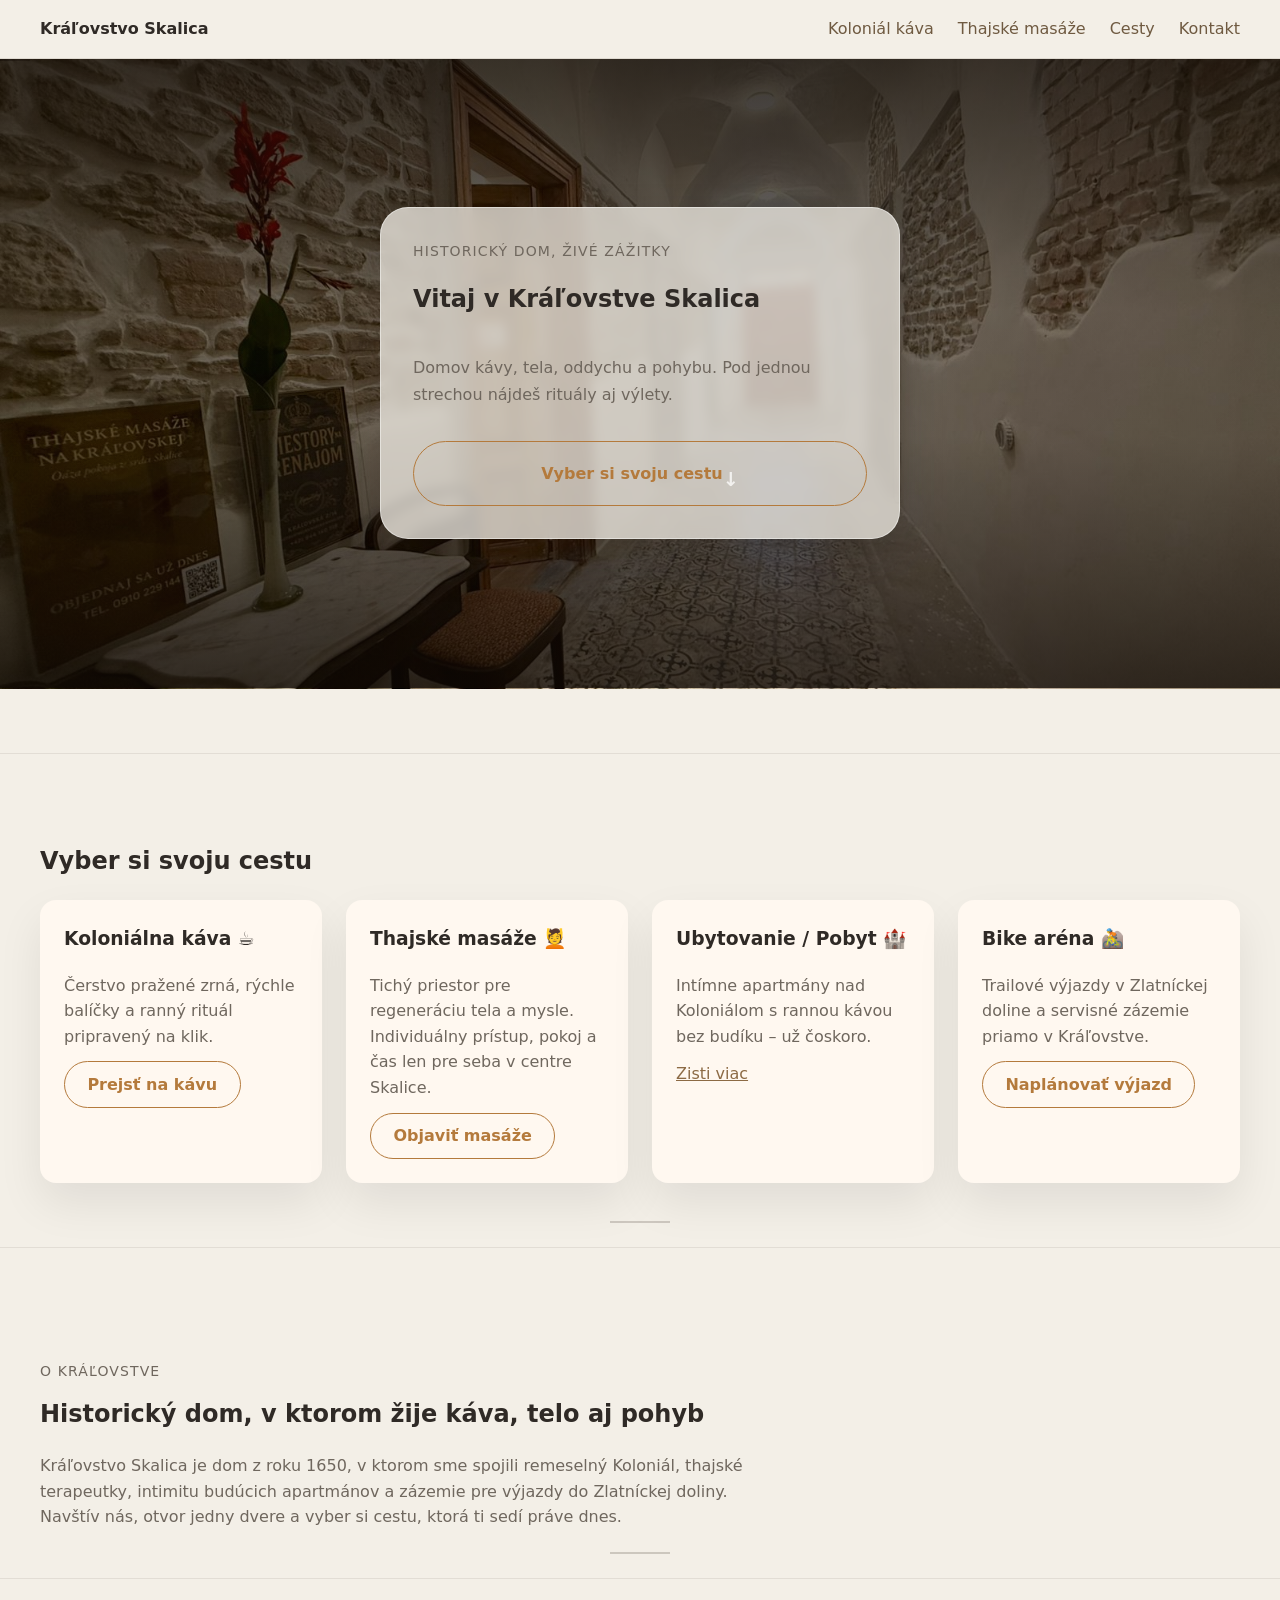
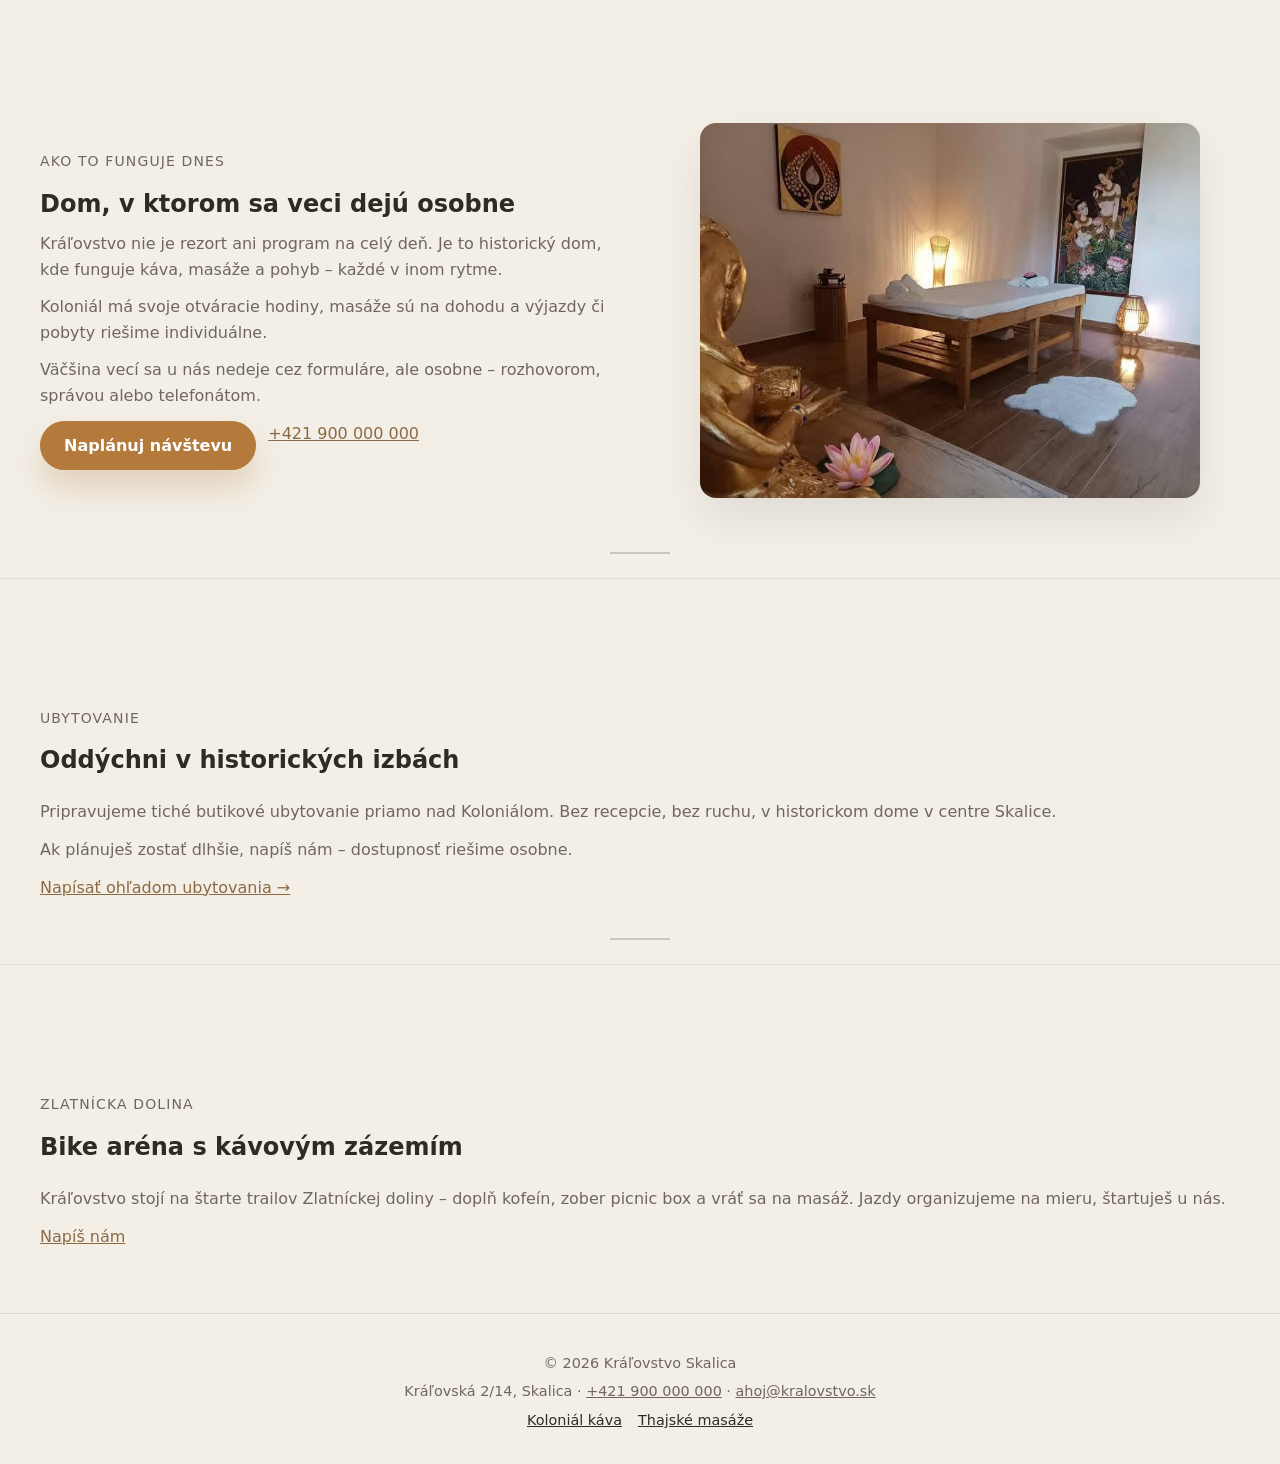
==== index.html @ 9b59c025 "Initial full snapshot – complete website" ====
<!DOCTYPE html>
<html lang="sk">
<head>
  <meta charset="UTF-8" />
  <meta name="viewport" content="width=device-width, initial-scale=1.0" />
  <title>Kráľovstvo Skalica – Koloniál, masáže, zážitky</title>
  <meta name="description" content="Historický dom v Skalici, kde nájdete koloniál s kávou, thajské masáže aj zázemie pre Zlatnícku dolinu." />
  <meta property="og:title" content="Kráľovstvo Skalica" />
  <meta property="og:description" content="Jedny dvere, viac ciest – káva, masáže aj výjazdy zo Skalice." />
  <meta property="og:type" content="website" />
  <meta property="og:url" content="https://kralovstvo.sk/" />
  <meta property="og:site_name" content="Kráľovstvo Skalica" />
  <meta property="og:locale" content="sk_SK" />
  <meta property="og:image" content="https://kralovstvo.sk/assets/img/og-home.jpg" />
  <meta property="og:image:width" content="1200" />
  <meta property="og:image:height" content="630" />
  <meta name="twitter:card" content="summary_large_image" />
  <link rel="canonical" href="https://kralovstvo.sk/" />
  <link rel="icon" href="assets/img/favicon.ico" sizes="any" />
  <link rel="icon" type="image/png" sizes="32x32" href="assets/img/favicon-32.png" />
  <link rel="icon" type="image/png" sizes="192x192" href="assets/img/favicon-192.png" />
  <link rel="icon" type="image/png" sizes="512x512" href="assets/img/favicon-512.png" />
  <link rel="apple-touch-icon" href="assets/img/apple-touch-icon.png" />
  <link rel="manifest" href="assets/img/site.webmanifest" />
  <meta name="theme-color" content="#fdfaf4" />
  <meta name="msapplication-TileColor" content="#1f1307" />
  <link rel="stylesheet" href="assets/css/shared.css" />
</head>
<body>
  <header class="site-header">
    <div class="container header-inner">
      <a class="logo" href="index.html">Kráľovstvo Skalica</a>
      <nav class="primary-nav" aria-label="Hlavná navigácia">
        <button class="nav-toggle" aria-expanded="false" aria-controls="nav-list">Menu</button>
        <ul id="nav-list">
          <li><a href="kava.html">Koloniál káva</a></li>
          <li><a href="masaze.html">Thajské masáže</a></li>
          <li><a href="#cesty">Cesty</a></li>
          <li><a href="#kontakt">Kontakt</a></li>
        </ul>
      </nav>
    </div>
  </header>

  <main>
    <section class="hero hero-entry hero-entry-home">
      <div class="container hero-entry-content">
        <p class="tag">Historický dom, živé zážitky</p>
        <h1>Vitaj v Kráľovstve Skalica</h1>
        <p>Domov kávy, tela, oddychu a pohybu. Pod jednou strechou nájdeš rituály aj výlety.</p>
        <a class="btn btn-secondary hero-cta" href="#cesty">Vyber si svoju cestu</a>
      </div>
    </section>

    <section class="highlights" id="cesty">
      <div class="container">
        <h2>Vyber si svoju cestu</h2>
        <div class="grid decision-grid">
          <article>
            <h3>Koloniálna káva ☕</h3>
            <p>Čerstvo pražené zrná, rýchle balíčky a ranný rituál pripravený na klik.</p>
            <a class="btn btn-secondary" href="kava.html">Prejsť na kávu</a>
          </article>
          <article>
            <h3>Thajské masáže 💆</h3>
            <p>Tichý priestor pre regeneráciu tela a mysle. Individuálny prístup, pokoj a čas len pre seba v centre Skalice.</p>
            <a class="btn btn-secondary" href="masaze.html">Objaviť masáže</a>
          </article>
          <article>
            <h3>Ubytovanie / Pobyt 🏰</h3>
            <p>Intímne apartmány nad Koloniálom s rannou kávou bez budíku – už čoskoro.</p>
            <a class="text-link" href="#ubytovanie">Zisti viac</a>
          </article>
          <article>
            <h3>Bike aréna 🚵</h3>
            <p>Trailové výjazdy v Zlatníckej doline a servisné zázemie priamo v Kráľovstve.</p>
            <a class="btn btn-secondary" href="#bike-arena">Naplánovať výjazd</a>
          </article>
        </div>
      </div>
    </section>

    <section class="storytelling" id="o-kralovstve">
      <div class="container">
        <p class="tag">O Kráľovstve</p>
        <h2>Historický dom, v ktorom žije káva, telo aj pohyb</h2>
        <p>
          Kráľovstvo Skalica je dom z roku 1650, v ktorom sme spojili remeselný Koloniál, thajské terapeutky, intimitu budúcich apartmánov a zázemie pre výjazdy do Zlatníckej doliny. Navštív nás, otvor jedny dvere a vyber si cestu, ktorá ti sedí práve dnes.
        </p>
      </div>
    </section>

    <section class="experience" id="den">
      <div class="container experience-grid">
        <div class="experience-copy">
          <p class="tag">Ako to funguje dnes</p>
          <h2>Dom, v ktorom sa veci dejú osobne</h2>
          <p>
            Kráľovstvo nie je rezort ani program na celý deň.
            Je to historický dom, kde funguje káva, masáže a pohyb –
            každé v inom rytme.
          </p>
          <p>
            Koloniál má svoje otváracie hodiny,
            masáže sú na dohodu
            a výjazdy či pobyty riešime individuálne.
          </p>
          <p>
            Väčšina vecí sa u nás nedeje cez formuláre,
            ale osobne – rozhovorom, správou alebo telefonátom.
          </p>
          <div class="experience-cta">
            <a class="btn btn-primary" href="mailto:ahoj@kralovstvo.sk?subject=Deň%20v%20Kráľovstve">Naplánuj návštevu</a>
            <a class="text-link" href="tel:+421900000000">+421 900 000 000</a>
          </div>
        </div>
        <figure class="experience-visual">
          <img src="fotky/masaze/0557d91d-fdf8-44f0-b8b6-6347955095f2.jpg" alt="Pokojná miestnosť thajských masáží v Kráľovstve" loading="lazy" />
        </figure>
      </div>
    </section>

    <section class="highlights" id="ubytovanie">
      <div class="container">
        <p class="tag">Ubytovanie</p>
        <h2>Oddýchni v historických izbách</h2>
        <p>
          Pripravujeme tiché butikové ubytovanie priamo nad Koloniálom.
          Bez recepcie, bez ruchu, v historickom dome v centre Skalice.
        </p>
        <p>
          Ak plánuješ zostať dlhšie, napíš nám – dostupnosť riešime osobne.
        </p>
        <a href="mailto:ahoj@kralovstvo.sk?subject=Ubytovanie%20v%20Kráľovstve" class="text-link">
          Napísať ohľadom ubytovania →
        </a>
      </div>
    </section>

    <section class="highlights" id="bike-arena">
      <div class="container">
        <p class="tag">Zlatnícka dolina</p>
        <h2>Bike aréna s kávovým zázemím</h2>
        <p>
          Kráľovstvo stojí na štarte trailov Zlatníckej doliny – doplň kofeín, zober picnic box a vráť sa na masáž. Jazdy organizujeme na mieru, štartuješ u nás.
        </p>
        <a class="text-link" href="mailto:ahoj@kralovstvo.sk">Napíš nám</a>
      </div>
    </section>
  </main>

  <footer class="site-footer" id="kontakt">
    <div class="container">
      <p>© <span data-current-year></span> Kráľovstvo Skalica</p>
      <p>Kráľovská 2/14, Skalica · <a href="tel:+421900000000">+421 900 000 000</a> · <a href="mailto:ahoj@kralovstvo.sk">ahoj@kralovstvo.sk</a></p>
      <div class="footer-links">
        <a href="kava.html">Koloniál káva</a>
        <a href="masaze.html">Thajské masáže</a>
      </div>
    </div>
  </footer>

  <script src="assets/js/site.js" defer></script>
</body>
</html>
---- assets/css/shared.css ----
:root {
  color-scheme: light;
  --bg: #fdfaf4;
  --text: #1f1307;
  --muted: #6f5a41;
  --accent: #c9722c;
  --accent-strong: #db4c1d;
  --border: rgba(31, 19, 7, 0.1);
  --radius: 16px;
  --shadow: 0 20px 45px rgba(18, 10, 5, 0.08);
  --bg-main: #f3efe7;
  --text-main: #2f2a26;
  --text-muted: #6f675e;
  --cta-main: #b47a3c;
  --link-soft: #8c6a44;
}

*,
*::before,
*::after {
  box-sizing: border-box;
}

body {
  margin: 0;
  background: var(--bg-main);
  color: var(--text-main);
  font-size: 1rem;
  line-height: 1.6;
  font-family: 'Inter', 'Segoe UI', system-ui, -apple-system, BlinkMacSystemFont, sans-serif;
}

section {
  margin: 0 0 4rem;
}

main > section:last-child {
  margin-bottom: 0;
}

main > section {
  position: relative;
  padding-bottom: 4rem;
  border-bottom: 1px solid rgba(31, 19, 7, 0.08);
}

main > section::after {
  content: "";
  position: absolute;
  left: 50%;
  bottom: 1.5rem;
  width: 60px;
  height: 2px;
  background: rgba(31, 19, 7, 0.18);
  transform: translateX(-50%);
}

main > section:last-child {
  border-bottom: none;
}

main > section:last-child::after {
  display: none;
}

a {
  color: inherit;
  transition: color 150ms ease;
}

button {
  transition: color 150ms ease, background 150ms ease, border-color 150ms ease;
}

a:focus-visible,
button:focus-visible,
input:focus-visible,
select:focus-visible,
textarea:focus-visible {
  outline: 3px solid var(--accent-strong);
  outline-offset: 3px;
}

img {
  max-width: 100%;
  display: block;
}

.container {
  width: min(1200px, 100% - 2rem);
  margin-inline: auto;
}

h1,
h2,
h3 {
  color: var(--text-main);
  margin-top: 0;
}

p {
  color: var(--text-muted);
  margin: 0 0 0.75rem;
}

p:last-child {
  margin-bottom: 0;
}

li {
  color: var(--text-muted);
}

.site-header {
  background: rgba(243, 239, 231, 0.95);
  position: sticky;
  top: 0;
  z-index: 10;
  backdrop-filter: blur(10px);
  border-bottom: 1px solid var(--border);
}

.header-inner {
  display: flex;
  align-items: center;
  justify-content: space-between;
  padding: 1rem 0;
}

.logo {
  font-weight: 700;
  text-decoration: none;
}

.primary-nav ul {
  list-style: none;
  display: flex;
  gap: 1.5rem;
  margin: 0;
  padding: 0;
}

.primary-nav a {
  text-decoration: none;
  color: var(--muted);
  font-weight: 500;
}

.primary-nav a.active {
  color: var(--accent);
}

.nav-toggle {
  display: none;
  background: transparent;
  border: 1px solid var(--border);
  padding: 0.25rem 0.5rem;
  border-radius: 4px;
}

.hero {
  display: grid;
  gap: 2rem;
  padding: 4rem 0;
  align-items: center;
  background: var(--bg-main);
  position: relative;
  overflow: hidden;
  isolation: isolate;
}

.hero::before {
  content: "";
  position: absolute;
  inset: 0;
  background: linear-gradient(
    180deg,
    rgba(15, 9, 4, 0.65) 0%,
    rgba(15, 9, 4, 0.2) 40%,
    rgba(15, 9, 4, 0.2) 60%,
    rgba(15, 9, 4, 0.65) 100%
  );
  pointer-events: none;
  z-index: 1;
}

.hero-entry {
  position: relative;
  min-height: 70vh;
  display: flex;
  align-items: center;
  color: #fff;
  background-size: cover;
  background-position: center;
  background-repeat: no-repeat;
}

.hero-entry::after {
  content: "";
  position: absolute;
  inset: 0;
  background: linear-gradient(120deg, rgba(12, 6, 2, 0.55), rgba(32, 20, 10, 0.35));
  z-index: 0;
}

.hero-entry .hero-entry-content {
  position: relative;
  max-width: 520px;
  display: grid;
  gap: 1rem;
  z-index: 2;
  padding: 2rem;
  background: rgba(243, 239, 231, 0.75);
  border-radius: 28px;
  border: 1px solid rgba(255, 255, 255, 0.45);
  backdrop-filter: blur(6px);
  box-shadow: 0 20px 45px rgba(15, 9, 4, 0.2);
}

.hero-entry .hero-entry-content p {
  margin-bottom: 0;
  line-height: 1.7;
  max-width: 40ch;
  color: var(--text-muted);
}

.hero-entry .hero-entry-content h1 {
  color: var(--text-main);
}

.hero-entry .hero-entry-content .tag {
  color: var(--text-muted);
}

.hero-entry-home {
  background-image: linear-gradient(120deg, rgba(12, 6, 2, 0.45), rgba(12, 6, 2, 0.45)),
    url('../../fotky/chodba/3495388e-bf0b-450a-8cef-a7c85fa04642.jpg');
}

.hero-visual img {
  border-radius: var(--radius);
  box-shadow: var(--shadow);
}

.tag {
  font-size: 0.875rem;
  letter-spacing: 0.08em;
  text-transform: uppercase;
  color: var(--text-muted);
}

.cta-group,
.cta-stack {
  display: flex;
  flex-wrap: wrap;
  gap: 1rem;
  margin-top: 1.5rem;
}

.hero-cta {
  margin-top: 1rem;
}

.hero-cta::after {
  content: "↓";
  display: block;
  text-align: center;
  font-size: 1.2rem;
  color: rgba(255, 255, 255, 0.75);
  margin-top: 0.85rem;
}

.hero-compact {
  background: var(--bg-main);
  padding: 3rem 0;
}

.hero-compact::before {
  content: none;
}

.hero-compact .hero-copy {
  background: rgba(255, 255, 255, 0.82);
  padding: 2rem;
  border-radius: 28px;
  border: 1px solid rgba(31, 19, 7, 0.08);
  box-shadow: 0 12px 28px rgba(15, 9, 4, 0.12);
  color: var(--text-main);
}

.hero-compact .hero-copy p {
  color: var(--text-main);
  font-size: 1rem;
}

.hero-compact .hero-copy h1 {
  color: var(--text-main);
}

.hero-compact .hero-copy .tag {
  color: var(--text-muted);
}

.btn {
  border: none;
  border-radius: 999px;
  font-size: 1rem;
  font-weight: 600;
  cursor: pointer;
  transition: transform 150ms ease, box-shadow 150ms ease, background 150ms ease;
  text-decoration: none;
  display: inline-flex;
  align-items: center;
  justify-content: center;
  background: transparent;
  color: inherit;
  padding: 0;
}

.btn-primary {
  background: var(--cta-main);
  color: #fff;
  padding: 0.75rem 1.5rem;
  box-shadow: 0 18px 30px rgba(180, 122, 60, 0.25);
}

.btn-secondary {
  background: transparent;
  color: var(--cta-main);
  border: 1px solid var(--cta-main);
  padding: 0.6rem 1.4rem;
}

.btn.large {
  width: 100%;
  font-size: 1.1rem;
  padding-block: 1.2rem;
}

.btn:disabled {
  opacity: 0.5;
  cursor: not-allowed;
  box-shadow: none;
}

.btn:hover:not(:disabled),
.btn:focus-visible:not(:disabled) {
  transform: translateY(-2px);
}

.text-link {
  color: var(--link-soft);
  text-decoration: underline;
  font-weight: 500;
}

.highlights {
  padding: 4rem 0;
  background: var(--bg-main);
}

.highlights#cesty {
  padding-top: 5.5rem;
  border-top: 1px solid rgba(31, 19, 7, 0.08);
}

.highlights .grid {
  display: grid;
  gap: 1.5rem;
  grid-template-columns: repeat(auto-fit, minmax(220px, 1fr));
}

.highlights article,
.grid article {
  background: #fff8f0;
  padding: 1.5rem;
  border-radius: var(--radius);
  box-shadow: var(--shadow);
}

.site-footer {
  border-top: 1px solid var(--border);
  padding: 2rem 0;
  font-size: 0.9rem;
  background: var(--bg-main);
  text-align: center;
}

.footer-links {
  display: flex;
  gap: 1rem;
  justify-content: center;
  flex-wrap: wrap;
}

.site-footer p {
  margin: 0.35rem 0;
  color: var(--text-muted);
}

.list {
  padding-left: 1rem;
}

.grid.two-cols {
  display: grid;
  gap: 2rem;
  grid-template-columns: repeat(auto-fit, minmax(240px, 1fr));
}

.storytelling {
  padding: 3rem 0;
  background: var(--bg-main);
}

.storytelling p {
  max-width: 720px;
}

.experience {
  padding: 4rem 0;
  background: var(--bg-main);
}

.experience-grid {
  display: grid;
  grid-template-columns: repeat(auto-fit, minmax(280px, 1fr));
  gap: 2.5rem;
  align-items: center;
}

.experience-copy h2 {
  margin-bottom: 0.5rem;
}

.experience-copy p {
  color: var(--text-muted);
}

.rhythm-list {
  list-style: none;
  margin: 2rem 0;
  padding: 0;
  display: grid;
  gap: 1rem;
}

.rhythm-list li {
  display: grid;
  grid-template-columns: auto 1fr;
  gap: 1.5rem;
  padding-bottom: 1rem;
  border-bottom: 1px solid var(--border);
}

.rhythm-list li:last-child {
  border-bottom: none;
  padding-bottom: 0;
}

.rhythm-time {
  font-weight: 700;
  letter-spacing: 0.05em;
  color: var(--accent);
}

.experience-cta {
  display: flex;
  flex-wrap: wrap;
  gap: 0.75rem;
}

.experience-visual img {
  border-radius: var(--radius);
  box-shadow: var(--shadow);
  width: 100%;
  height: auto;
  object-fit: cover;
}

.decision-grid {
  grid-template-columns: repeat(auto-fit, minmax(220px, 1fr));
}

@media (max-width: 720px) {
  .primary-nav ul {
    display: none;
    flex-direction: column;
    position: absolute;
    top: 100%;
    right: 1rem;
    background: #fff;
    padding: 1rem;
    border-radius: var(--radius);
    box-shadow: var(--shadow);
  }

  .primary-nav ul.open {
    display: flex;
  }

  .nav-toggle {
    display: inline-flex;
  }

  .hero,
  .hero-grid {
    grid-template-columns: 1fr;
  }

  .hero-entry {
    min-height: 60vh;
  }

  .cta-group,
  .cta-stack {
    flex-direction: column;
  }

  .rhythm-list {
    grid-template-columns: 1fr;
    gap: 1.25rem;
  }
}

.soft-cross-sell {
  margin-top: 1.25rem;
  padding: 0.9rem 1.2rem;
  background: rgba(255, 250, 245, 0.72);
  border: 1px solid rgba(31, 19, 7, 0.08);
  border-radius: 16px;
}

.cross-title {
  margin: 0 0 0.25rem 0;
  font-weight: 600;
  color: var(--text);
}

.cross-text {
  margin: 0 0 0.5rem 0;
  font-size: 0.95rem;
  color: var(--muted);
}

.hero-note,
.cta-hint,
.hero-urgency,
.reservation-steps {
  font-size: 0.95rem;
  color: var(--text-muted);
  margin: 0.5rem 0 0;
}

.cta-hint {
  margin-top: 1rem;
}

.hero-urgency {
  font-style: italic;
}

.reservation-steps {
  margin-top: 0.5rem;
  font-size: 0.9rem;
}

.link-subtle {
  color: var(--text-muted);
}

.link-subtle:hover,
.link-subtle:focus-visible {
  color: var(--text-main);
}

.trust-panel-inner {
  background: rgba(255, 255, 255, 0.88);
  border: 1px solid rgba(31, 19, 7, 0.1);
  border-radius: 22px;
  padding: 1.5rem 2rem;
  box-shadow: 0 10px 24px rgba(15, 9, 4, 0.08);
}

.trust-panel .trust-title {
  text-transform: uppercase;
  letter-spacing: 0.08em;
  font-size: 0.85rem;
  margin: 0 0 0.75rem 0;
  color: var(--muted);
  font-weight: 600;
}

.trust-panel-inner p:not(.trust-title) {
  margin-bottom: 0.4rem;
  color: var(--text-muted);
}

.trust-exclusion {
  margin-top: 0.8rem;
  color: var(--muted);
  font-size: 0.9rem;
}

.pricing-grid {
  display: grid;
  grid-template-columns: repeat(auto-fit, minmax(180px, 1fr));
  gap: 1rem;
  margin: 1.5rem 0;
}

.pricing-card {
  border: 1px solid rgba(31, 19, 7, 0.1);
  border-radius: 18px;
  padding: 1rem 1.2rem;
  background: rgba(255, 255, 255, 0.9);
  display: grid;
  gap: 0.35rem;
}

.pricing-card.featured {
  border-color: var(--cta-main);
  box-shadow: var(--shadow);
  background: #fff9f2;
}

.pricing-duration {
  font-weight: 600;
  color: var(--muted);
  margin: 0;
}

.pricing-title {
  margin: 0;
  font-size: 1.05rem;
  font-weight: 600;
  color: var(--text-main);
}

.pricing-note {
  margin: 0;
  color: var(--text-muted);
  font-size: 0.95rem;
}

.pricing-price {
  margin: 0;
  font-weight: 700;
  font-size: 1.05rem;
  color: var(--text-main);
}

.pricing-footnote {
  font-size: 0.9rem;
  color: var(--text-muted);
}

.pricing-cta {
  font-size: 0.9rem;
  color: var(--link-soft);
  text-decoration: underline;
  margin-top: 0.25rem;
}

.ritual-card {
  padding: 1.5rem;
  border-radius: 22px;
  border: 1px solid rgba(31, 19, 7, 0.12);
  background: rgba(255, 255, 255, 0.86);
  box-shadow: 0 12px 22px rgba(15, 9, 4, 0.08);
}

.ritual-offer {
  padding: 0;
}

.final-cta {
  text-align: center;
  padding: 2.5rem 1rem 0;
  border-top: 1px solid rgba(31, 19, 7, 0.08);
}

.final-cta .final-text {
  font-size: 1.1rem;
  color: var(--text-main);
  margin-bottom: 1rem;
}
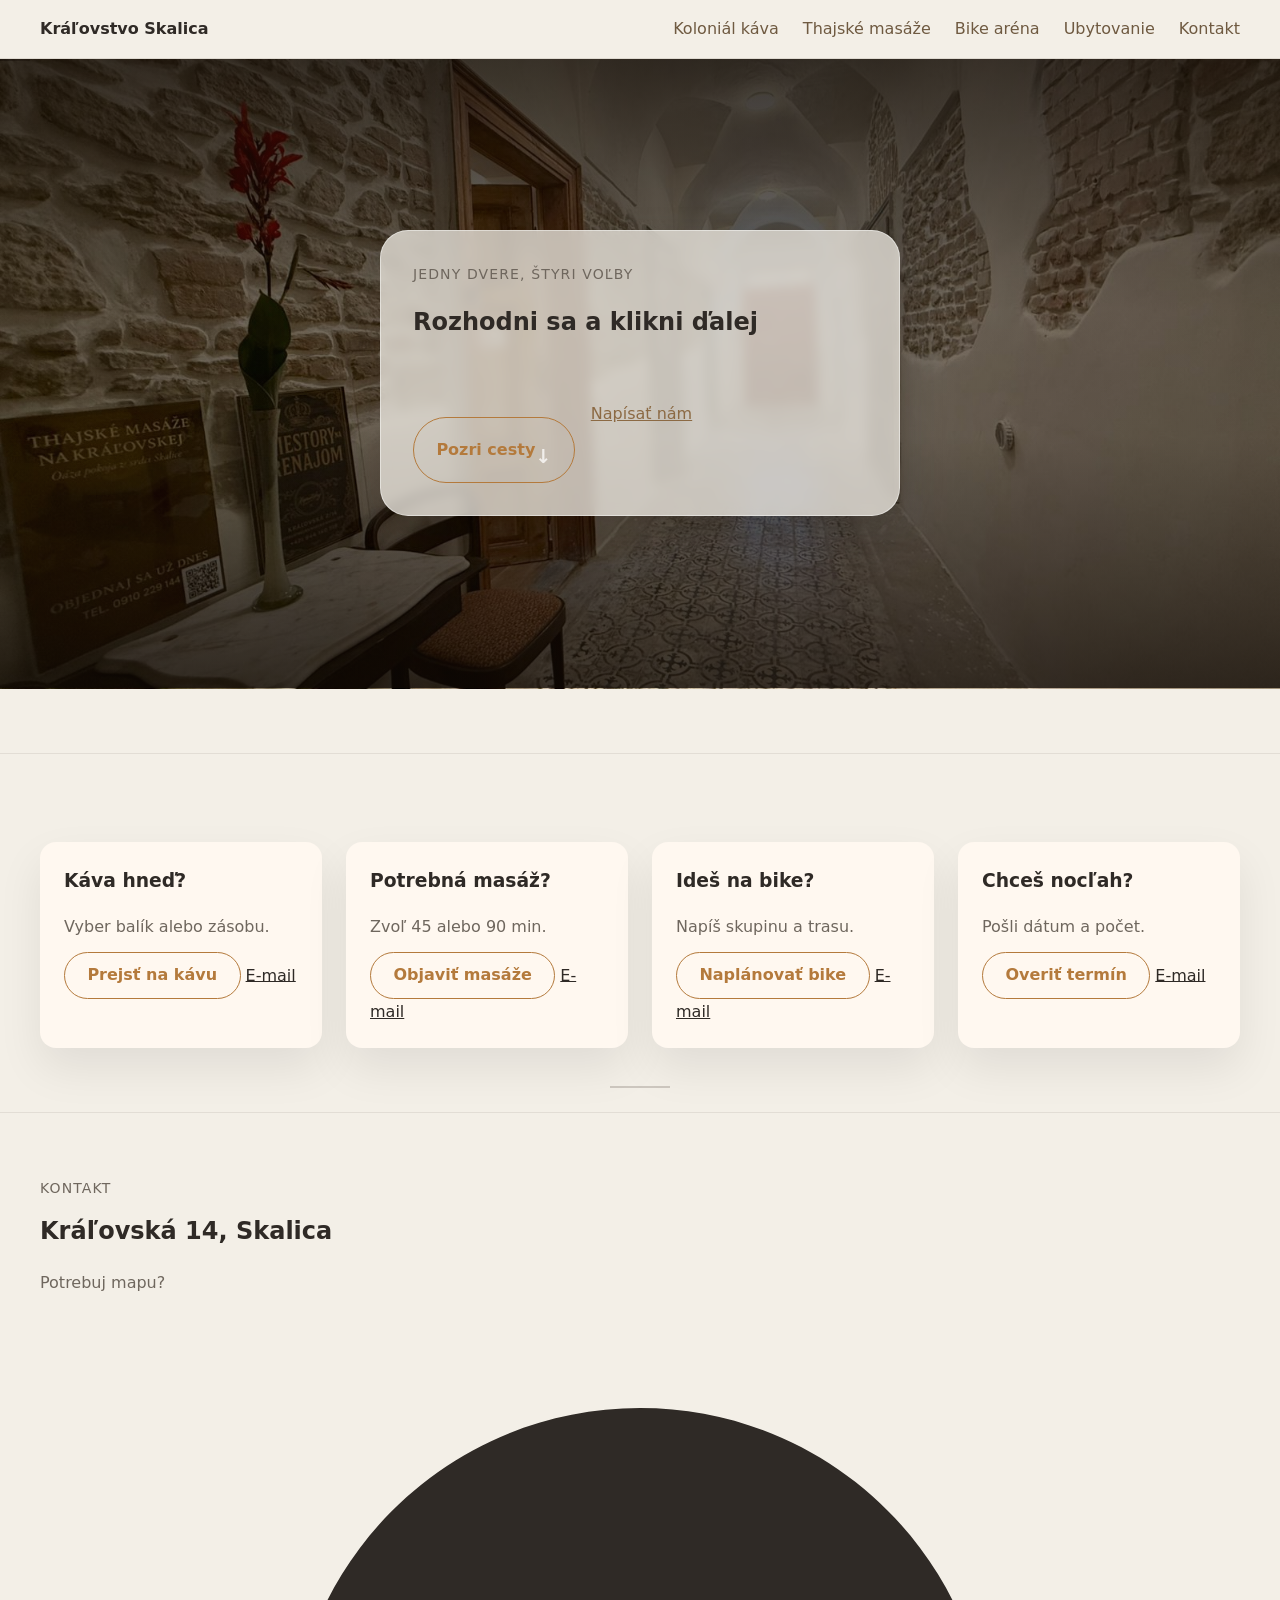
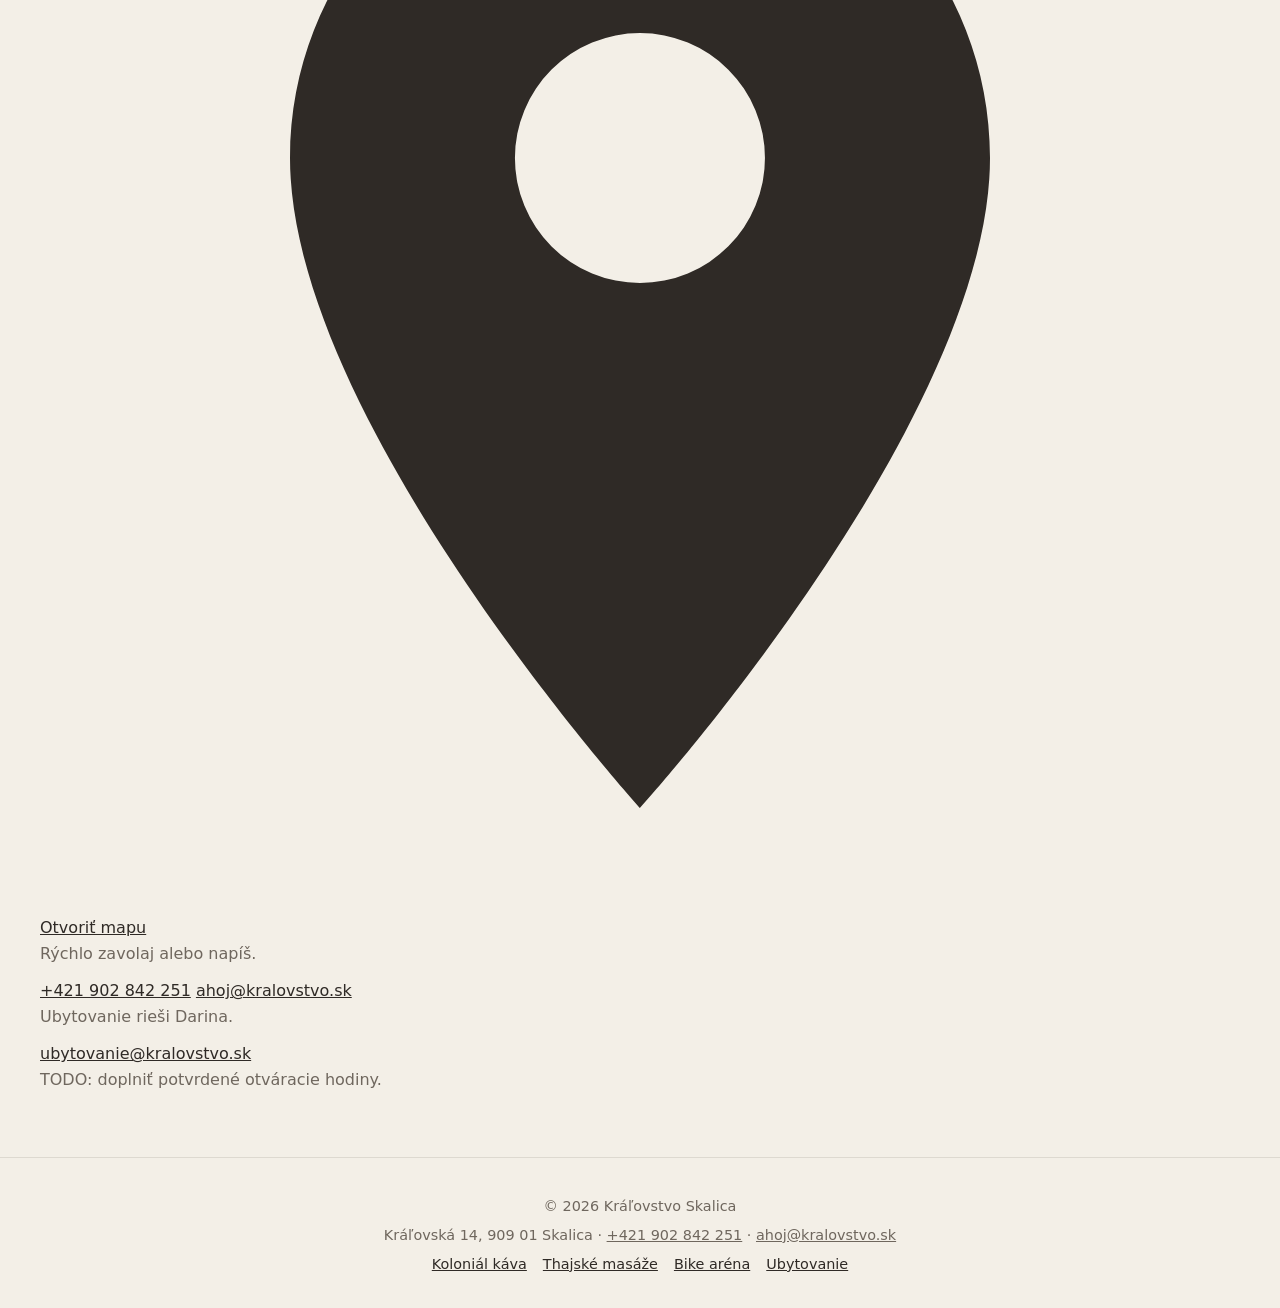
==== commit ef6d79d0: "restore: bring back ADHD-friendly copy" ====
--- a/index.html
+++ b/index.html
@@ -3,10 +3,10 @@
 <head>
   <meta charset="UTF-8" />
   <meta name="viewport" content="width=device-width, initial-scale=1.0" />
-  <title>Kráľovstvo Skalica – Koloniál, masáže, zážitky</title>
-  <meta name="description" content="Historický dom v Skalici, kde nájdete koloniál s kávou, thajské masáže aj zázemie pre Zlatnícku dolinu." />
+  <title>Kráľovstvo Skalica – káva, masáže, bike aréna aj ubytovanie</title>
+  <meta name="description" content="Historický dom na Kráľovskej 14 v Skalici. Jedny dvere vedú ku Koloniálu s kávou, thajským masážam, bike aréne v Zlatníckej doline aj ubytovaniu." />
   <meta property="og:title" content="Kráľovstvo Skalica" />
-  <meta property="og:description" content="Jedny dvere, viac ciest – káva, masáže aj výjazdy zo Skalice." />
+  <meta property="og:description" content="Jedny dvere, viac ciest – káva, masáže, bike aréna a ubytovanie v historickom dome." />
   <meta property="og:type" content="website" />
   <meta property="og:url" content="https://kralovstvo.sk/" />
   <meta property="og:site_name" content="Kráľovstvo Skalica" />
@@ -25,6 +25,30 @@
   <meta name="theme-color" content="#fdfaf4" />
   <meta name="msapplication-TileColor" content="#1f1307" />
   <link rel="stylesheet" href="assets/css/shared.css" />
+  <script type="application/ld+json">
+    {
+      "@context": "https://schema.org",
+      "@type": "LocalBusiness",
+      "name": "Kráľovstvo Skalica",
+      "description": "Historický dom zo 17. storočia s Koloniálom, thajskými masážami, bike arénou a butikovým ubytovaním.",
+      "url": "https://kralovstvo.sk/",
+      "telephone": "+421902842251",
+      "email": "ahoj@kralovstvo.sk",
+      "address": {
+        "@type": "PostalAddress",
+        "streetAddress": "Kráľovská 14",
+        "addressLocality": "Skalica",
+        "postalCode": "909 01",
+        "addressCountry": "SK"
+      },
+      "geo": {
+        "@type": "GeoCoordinates",
+        "latitude": 48.84674,
+        "longitude": 17.23152
+      },
+      "image": "https://kralovstvo.sk/assets/img/og-home.jpg"
+    }
+  </script>
 </head>
 <body>
   <header class="site-header">
@@ -35,7 +59,8 @@
         <ul id="nav-list">
           <li><a href="kava.html">Koloniál káva</a></li>
           <li><a href="masaze.html">Thajské masáže</a></li>
-          <li><a href="#cesty">Cesty</a></li>
+          <li><a href="bike.html">Bike aréna</a></li>
+          <li><a href="ubytovanie.html">Ubytovanie</a></li>
           <li><a href="#kontakt">Kontakt</a></li>
         </ul>
       </nav>
@@ -45,117 +70,92 @@
   <main>
     <section class="hero hero-entry hero-entry-home">
       <div class="container hero-entry-content">
-        <p class="tag">Historický dom, živé zážitky</p>
-        <h1>Vitaj v Kráľovstve Skalica</h1>
-        <p>Domov kávy, tela, oddychu a pohybu. Pod jednou strechou nájdeš rituály aj výlety.</p>
-        <a class="btn btn-secondary hero-cta" href="#cesty">Vyber si svoju cestu</a>
+        <p class="tag">Jedny dvere, štyri voľby</p>
+        <h1>Rozhodni sa a klikni ďalej</h1>
+        <div class="cta-group">
+          <a class="btn btn-secondary hero-cta" href="#cesty">Pozri cesty</a>
+          <a class="text-link" href="mailto:ahoj@kralovstvo.sk?subject=Jedny%20dvere%20viac%20ciest">Napísať nám</a>
+        </div>
       </div>
     </section>
 
     <section class="highlights" id="cesty">
       <div class="container">
-        <h2>Vyber si svoju cestu</h2>
         <div class="grid decision-grid">
           <article>
-            <h3>Koloniálna káva ☕</h3>
-            <p>Čerstvo pražené zrná, rýchle balíčky a ranný rituál pripravený na klik.</p>
-            <a class="btn btn-secondary" href="kava.html">Prejsť na kávu</a>
+            <h3>Káva hneď?</h3>
+            <p>Vyber balík alebo zásobu.</p>
+            <div class="decision-actions">
+              <a class="btn btn-secondary" href="kava.html">Prejsť na kávu</a>
+              <a class="contact-link" href="mailto:ahoj@kralovstvo.sk?subject=Koloni%C3%A1l%20k%C3%A1va">E-mail</a>
+            </div>
           </article>
           <article>
-            <h3>Thajské masáže 💆</h3>
-            <p>Tichý priestor pre regeneráciu tela a mysle. Individuálny prístup, pokoj a čas len pre seba v centre Skalice.</p>
-            <a class="btn btn-secondary" href="masaze.html">Objaviť masáže</a>
+            <h3>Potrebná masáž?</h3>
+            <p>Zvoľ 45 alebo 90 min.</p>
+            <div class="decision-actions">
+              <a class="btn btn-secondary" href="masaze.html">Objaviť masáže</a>
+              <a class="contact-link" href="mailto:masaze@kralovstvo.sk?subject=Rezerv%C3%A1cia%20mas%C3%A1%C5%BEe">E-mail</a>
+            </div>
           </article>
           <article>
-            <h3>Ubytovanie / Pobyt 🏰</h3>
-            <p>Intímne apartmány nad Koloniálom s rannou kávou bez budíku – už čoskoro.</p>
-            <a class="text-link" href="#ubytovanie">Zisti viac</a>
+            <h3>Ideš na bike?</h3>
+            <p>Napíš skupinu a trasu.</p>
+            <div class="decision-actions">
+              <a class="btn btn-secondary" href="bike.html">Naplánovať bike</a>
+              <a class="contact-link" href="mailto:ahoj@kralovstvo.sk?subject=Bike%20aréna">E-mail</a>
+            </div>
           </article>
           <article>
-            <h3>Bike aréna 🚵</h3>
-            <p>Trailové výjazdy v Zlatníckej doline a servisné zázemie priamo v Kráľovstve.</p>
-            <a class="btn btn-secondary" href="#bike-arena">Naplánovať výjazd</a>
+            <h3>Chceš nocľah?</h3>
+            <p>Pošli dátum a počet.</p>
+            <div class="decision-actions">
+              <a class="btn btn-secondary" href="ubytovanie.html">Overiť termín</a>
+              <a class="contact-link" href="mailto:ubytovanie@kralovstvo.sk?subject=Ubytovanie%20Kráľovská%2014">E-mail</a>
+            </div>
           </article>
         </div>
       </div>
     </section>
 
-    <section class="storytelling" id="o-kralovstve">
+    <section class="trust-block" id="kontakt">
       <div class="container">
-        <p class="tag">O Kráľovstve</p>
-        <h2>Historický dom, v ktorom žije káva, telo aj pohyb</h2>
-        <p>
-          Kráľovstvo Skalica je dom z roku 1650, v ktorom sme spojili remeselný Koloniál, thajské terapeutky, intimitu budúcich apartmánov a zázemie pre výjazdy do Zlatníckej doliny. Navštív nás, otvor jedny dvere a vyber si cestu, ktorá ti sedí práve dnes.
-        </p>
-      </div>
-    </section>
-
-    <section class="experience" id="den">
-      <div class="container experience-grid">
-        <div class="experience-copy">
-          <p class="tag">Ako to funguje dnes</p>
-          <h2>Dom, v ktorom sa veci dejú osobne</h2>
-          <p>
-            Kráľovstvo nie je rezort ani program na celý deň.
-            Je to historický dom, kde funguje káva, masáže a pohyb –
-            každé v inom rytme.
-          </p>
-          <p>
-            Koloniál má svoje otváracie hodiny,
-            masáže sú na dohodu
-            a výjazdy či pobyty riešime individuálne.
-          </p>
-          <p>
-            Väčšina vecí sa u nás nedeje cez formuláre,
-            ale osobne – rozhovorom, správou alebo telefonátom.
-          </p>
-          <div class="experience-cta">
-            <a class="btn btn-primary" href="mailto:ahoj@kralovstvo.sk?subject=Deň%20v%20Kráľovstve">Naplánuj návštevu</a>
-            <a class="text-link" href="tel:+421900000000">+421 900 000 000</a>
-          </div>
+        <p class="tag">Kontakt</p>
+        <h2>Kráľovská 14, Skalica</h2>
+        <div class="trust-grid">
+          <article class="trust-card">
+            <p>Potrebuj mapu?</p>
+            <a class="map-link" href="https://maps.google.com/?q=Kráľovská+14,+Skalica" target="_blank" rel="noopener">
+              <svg viewBox="0 0 24 24" aria-hidden="true" focusable="false">
+                <path fill="currentColor" d="M12 2C8.13 2 5 5.13 5 9c0 5.25 7 13 7 13s7-7.75 7-13c0-3.87-3.13-7-7-7zm0 9.5a2.5 2.5 0 110-5 2.5 2.5 0 010 5z" />
+              </svg>
+              Otvoriť mapu
+            </a>
+          </article>
+          <article class="trust-card">
+            <p>Rýchlo zavolaj alebo napíš.</p>
+            <a class="contact-link" href="tel:+421902842251">+421&nbsp;902&nbsp;842&nbsp;251</a>
+            <a class="contact-link" href="mailto:ahoj@kralovstvo.sk">ahoj@kralovstvo.sk</a>
+          </article>
+          <article class="trust-card">
+            <p>Ubytovanie rieši Darina.</p>
+            <a class="contact-link" href="mailto:ubytovanie@kralovstvo.sk">ubytovanie@kralovstvo.sk</a>
+          </article>
         </div>
-        <figure class="experience-visual">
-          <img src="fotky/masaze/0557d91d-fdf8-44f0-b8b6-6347955095f2.jpg" alt="Pokojná miestnosť thajských masáží v Kráľovstve" loading="lazy" />
-        </figure>
-      </div>
-    </section>
-
-    <section class="highlights" id="ubytovanie">
-      <div class="container">
-        <p class="tag">Ubytovanie</p>
-        <h2>Oddýchni v historických izbách</h2>
-        <p>
-          Pripravujeme tiché butikové ubytovanie priamo nad Koloniálom.
-          Bez recepcie, bez ruchu, v historickom dome v centre Skalice.
-        </p>
-        <p>
-          Ak plánuješ zostať dlhšie, napíš nám – dostupnosť riešime osobne.
-        </p>
-        <a href="mailto:ahoj@kralovstvo.sk?subject=Ubytovanie%20v%20Kráľovstve" class="text-link">
-          Napísať ohľadom ubytovania →
-        </a>
-      </div>
-    </section>
-
-    <section class="highlights" id="bike-arena">
-      <div class="container">
-        <p class="tag">Zlatnícka dolina</p>
-        <h2>Bike aréna s kávovým zázemím</h2>
-        <p>
-          Kráľovstvo stojí na štarte trailov Zlatníckej doliny – doplň kofeín, zober picnic box a vráť sa na masáž. Jazdy organizujeme na mieru, štartuješ u nás.
-        </p>
-        <a class="text-link" href="mailto:ahoj@kralovstvo.sk">Napíš nám</a>
+        <p class="todo-note">TODO: doplniť potvrdené otváracie hodiny.</p>
       </div>
     </section>
   </main>
 
-  <footer class="site-footer" id="kontakt">
+  <footer class="site-footer">
     <div class="container">
       <p>© <span data-current-year></span> Kráľovstvo Skalica</p>
-      <p>Kráľovská 2/14, Skalica · <a href="tel:+421900000000">+421 900 000 000</a> · <a href="mailto:ahoj@kralovstvo.sk">ahoj@kralovstvo.sk</a></p>
+      <p>Kráľovská 14, 909 01 Skalica · <a href="tel:+421902842251">+421&nbsp;902&nbsp;842&nbsp;251</a> · <a href="mailto:ahoj@kralovstvo.sk">ahoj@kralovstvo.sk</a></p>
       <div class="footer-links">
         <a href="kava.html">Koloniál káva</a>
         <a href="masaze.html">Thajské masáže</a>
+        <a href="bike.html">Bike aréna</a>
+        <a href="ubytovanie.html">Ubytovanie</a>
       </div>
     </div>
   </footer>
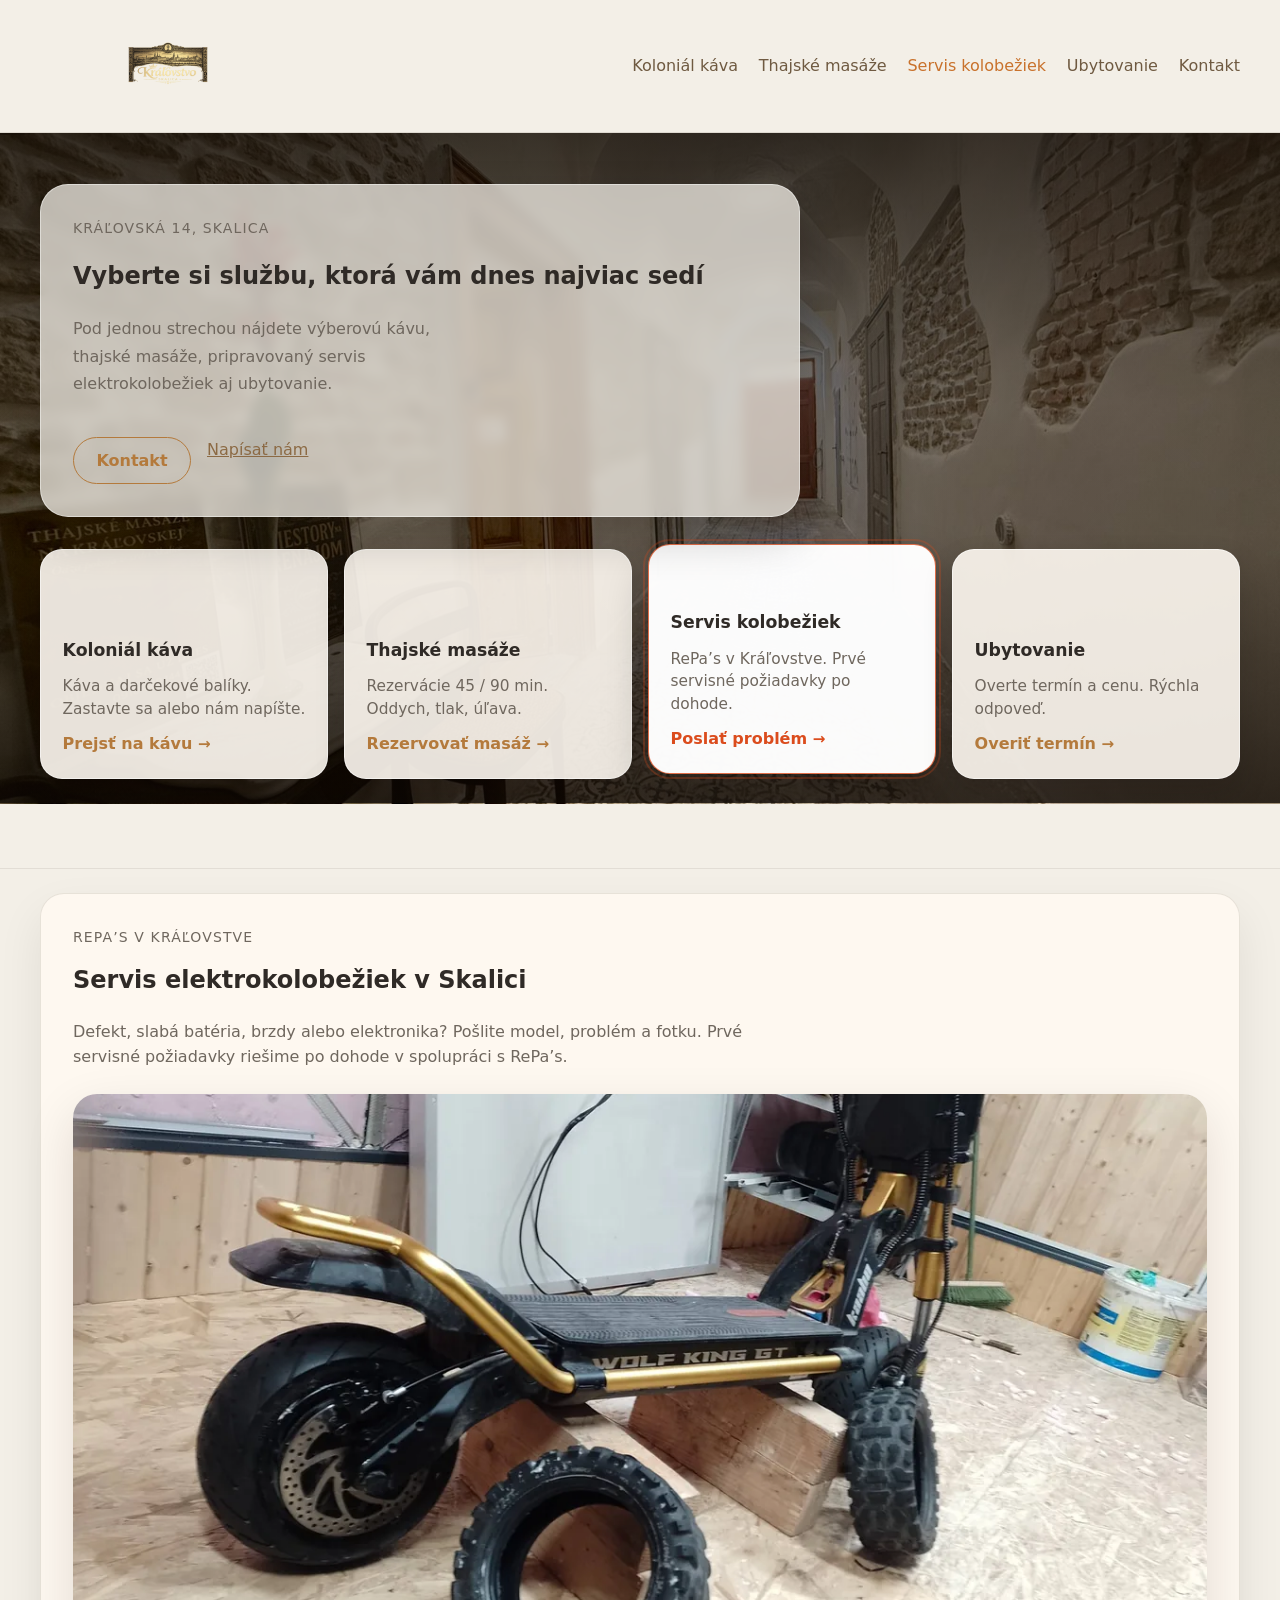
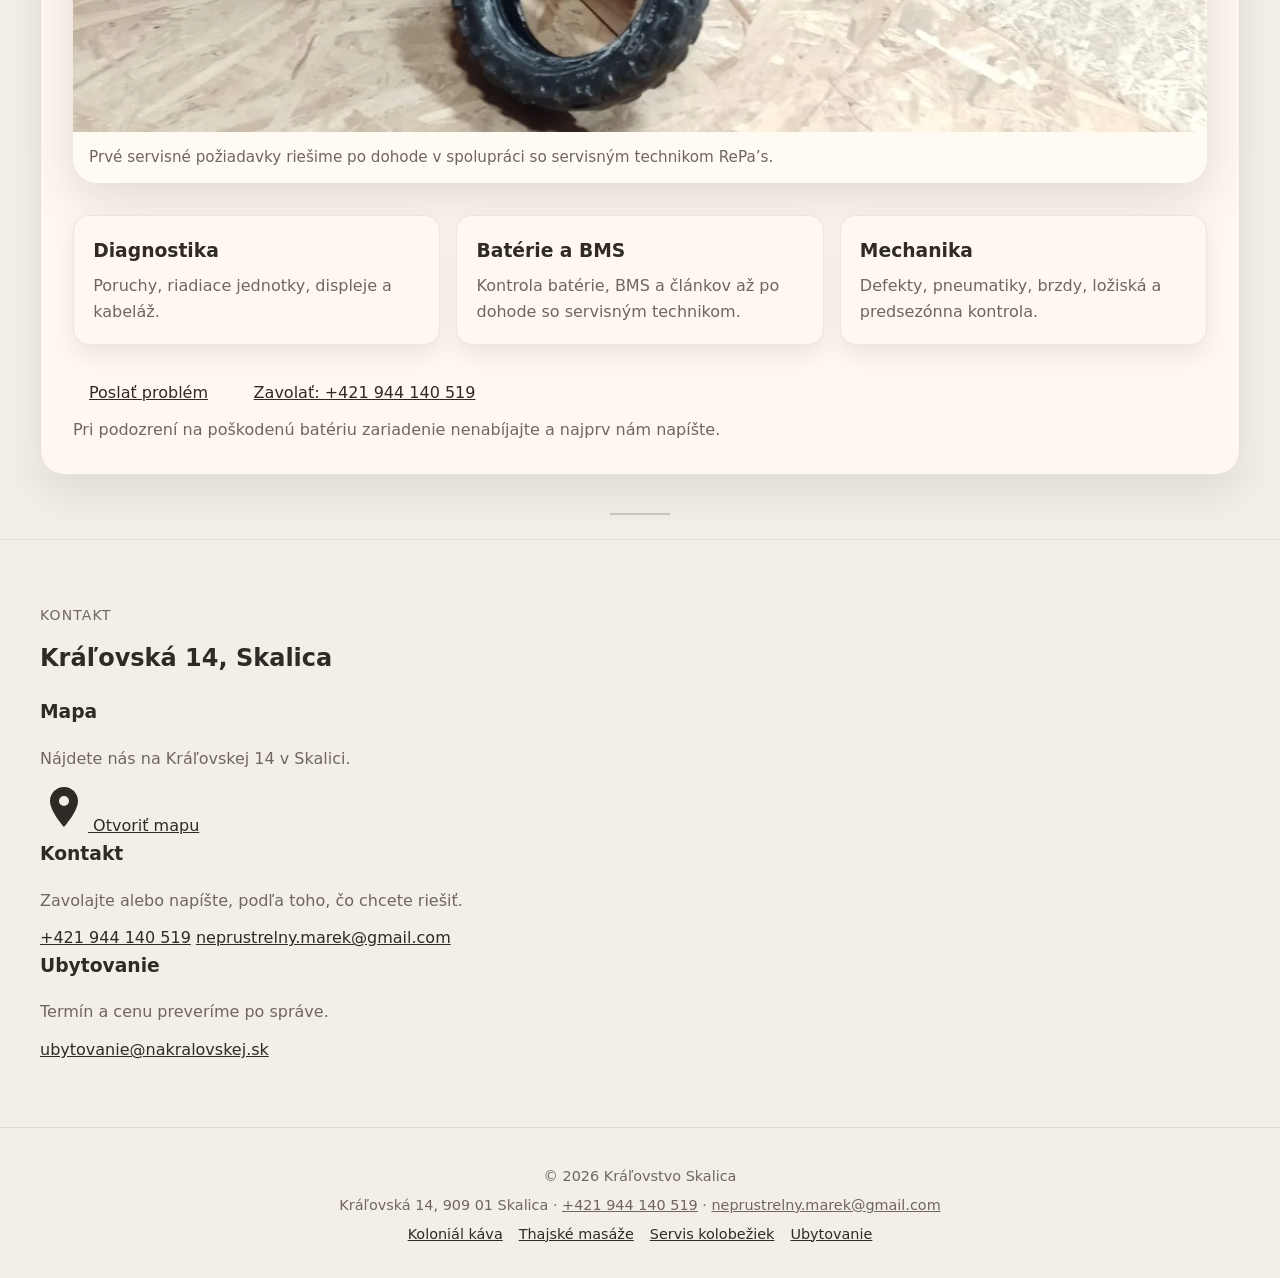
==== commit b0f26108: "Update homepage services and simplify coffee flow" ====
--- a/index.html
+++ b/index.html
@@ -3,10 +3,10 @@
 <head>
   <meta charset="UTF-8" />
   <meta name="viewport" content="width=device-width, initial-scale=1.0" />
-  <title>Kráľovstvo Skalica – káva, masáže, bike aréna aj ubytovanie</title>
-  <meta name="description" content="Historický dom na Kráľovskej 14 v Skalici. Jedny dvere vedú ku Koloniálu s kávou, thajským masážam, bike aréne v Zlatníckej doline aj ubytovaniu." />
+  <title>Kráľovstvo Skalica – káva, masáže, servis kolobežiek aj ubytovanie</title>
+  <meta name="description" content="Historický dom na Kráľovskej 14 v Skalici. Jedny dvere vedú ku Koloniálu s kávou, thajským masážam, pripravovanému servisu elektrokolobežiek v spolupráci s RePa’s aj ubytovaniu." />
   <meta property="og:title" content="Kráľovstvo Skalica" />
-  <meta property="og:description" content="Jedny dvere, viac ciest – káva, masáže, bike aréna a ubytovanie v historickom dome." />
+  <meta property="og:description" content="Jedny dvere, viac ciest – káva, masáže, servis elektrokolobežiek a ubytovanie v historickom dome." />
   <meta property="og:type" content="website" />
   <meta property="og:url" content="https://kralovstvo.sk/" />
   <meta property="og:site_name" content="Kráľovstvo Skalica" />
@@ -30,10 +30,10 @@
       "@context": "https://schema.org",
       "@type": "LocalBusiness",
       "name": "Kráľovstvo Skalica",
-      "description": "Historický dom zo 17. storočia s Koloniálom, thajskými masážami, bike arénou a butikovým ubytovaním.",
+      "description": "Historický dom zo 17. storočia s Koloniálom, thajskými masážami, pripravovaným servisom elektrokolobežiek v spolupráci s RePa’s a butikovým ubytovaním.",
       "url": "https://kralovstvo.sk/",
-      "telephone": "+421902842251",
-      "email": "ahoj@kralovstvo.sk",
+      "telephone": "+421944140519",
+      "email": "neprustrelny.marek@gmail.com",
       "address": {
         "@type": "PostalAddress",
         "streetAddress": "Kráľovská 14",
@@ -53,14 +53,16 @@
 <body>
   <header class="site-header">
     <div class="container header-inner">
-      <a class="logo" href="index.html">Kráľovstvo Skalica</a>
+      <a class="logo" href="index.html" aria-label="Kráľovstvo Skalica">
+        <img src="assets/img/logo-kralovstvo.png" alt="Kráľovstvo Skalica" class="site-logo" />
+      </a>
       <nav class="primary-nav" aria-label="Hlavná navigácia">
         <button class="nav-toggle" aria-expanded="false" aria-controls="nav-list">Menu</button>
         <ul id="nav-list">
-          <li><a href="kava.html">Koloniál káva</a></li>
-          <li><a href="masaze.html">Thajské masáže</a></li>
-          <li><a href="bike.html">Bike aréna</a></li>
-          <li><a href="ubytovanie.html">Ubytovanie</a></li>
+          <li><a href="#kolonial-kava" data-service-trigger="kolonial-kava">Koloniál káva</a></li>
+          <li><a href="#thajske-masaze" data-service-trigger="thajske-masaze">Thajské masáže</a></li>
+          <li><a href="#servis-elektrokolobeziek" data-service-trigger="servis-elektrokolobeziek">Servis kolobežiek</a></li>
+          <li><a href="#ubytovanie" data-service-trigger="ubytovanie">Ubytovanie</a></li>
           <li><a href="#kontakt">Kontakt</a></li>
         </ul>
       </nav>
@@ -69,52 +71,183 @@
 
   <main>
     <section class="hero hero-entry hero-entry-home">
-      <div class="container hero-entry-content">
-        <p class="tag">Jedny dvere, štyri voľby</p>
-        <h1>Rozhodni sa a klikni ďalej</h1>
-        <div class="cta-group">
-          <a class="btn btn-secondary hero-cta" href="#cesty">Pozri cesty</a>
-          <a class="text-link" href="mailto:ahoj@kralovstvo.sk?subject=Jedny%20dvere%20viac%20ciest">Napísať nám</a>
+      <div class="container hero-home-layout">
+        <div class="hero-entry-content hero-home-copy">
+          <p class="tag">Kráľovská 14, Skalica</p>
+          <h1>Vyberte si službu, ktorá vám dnes najviac sedí</h1>
+          <p>Pod jednou strechou nájdete výberovú kávu, thajské masáže, pripravovaný servis elektrokolobežiek aj ubytovanie.</p>
+          <div class="cta-group">
+            <a class="btn btn-secondary" href="#kontakt">Kontakt</a>
+            <a class="text-link" href="mailto:neprustrelny.marek@gmail.com?subject=Kráľovstvo%20Skalica">Napísať nám</a>
+          </div>
+        </div>
+        <div class="hero-cards" data-hero-cards id="cesty">
+          <a class="hero-card" href="#kolonial-kava" data-service-trigger="kolonial-kava" aria-label="Koloniál káva">
+            <span class="hero-card-body">
+              <h3>Koloniál káva</h3>
+              <p>Káva a darčekové balíky. Zastavte sa alebo nám napíšte.</p>
+              <span class="hero-card-cta">Prejsť na kávu</span>
+            </span>
+          </a>
+          <a class="hero-card" href="#thajske-masaze" data-service-trigger="thajske-masaze" aria-label="Thajské masáže">
+            <span class="hero-card-body">
+              <h3>Thajské masáže</h3>
+              <p>Rezervácie 45 / 90 min. Oddych, tlak, úľava.</p>
+              <span class="hero-card-cta">Rezervovať masáž</span>
+            </span>
+          </a>
+          <a class="hero-card" href="#servis-elektrokolobeziek" data-service-trigger="servis-elektrokolobeziek" aria-label="Servis elektrokolobežiek v Skalici">
+            <span class="hero-card-body">
+              <h3>Servis kolobežiek</h3>
+              <p>RePa’s v Kráľovstve. Prvé servisné požiadavky po dohode.</p>
+              <span class="hero-card-cta">Poslať problém</span>
+            </span>
+          </a>
+          <a class="hero-card" href="#ubytovanie" data-service-trigger="ubytovanie" aria-label="Ubytovanie">
+            <span class="hero-card-body">
+              <h3>Ubytovanie</h3>
+              <p>Overte termín a cenu. Rýchla odpoveď.</p>
+              <span class="hero-card-cta">Overiť termín</span>
+            </span>
+          </a>
         </div>
       </div>
     </section>
 
-    <section class="highlights" id="cesty">
+    <section class="service-detail-area" id="sluzby-detail" aria-live="polite">
       <div class="container">
-        <div class="grid decision-grid">
-          <article>
-            <h3>Káva hneď?</h3>
-            <p>Vyber balík alebo zásobu.</p>
-            <div class="decision-actions">
-              <a class="btn btn-secondary" href="kava.html">Prejsť na kávu</a>
-              <a class="contact-link" href="mailto:ahoj@kralovstvo.sk?subject=Koloni%C3%A1l%20k%C3%A1va">E-mail</a>
-            </div>
-          </article>
-          <article>
-            <h3>Potrebná masáž?</h3>
-            <p>Zvoľ 45 alebo 90 min.</p>
-            <div class="decision-actions">
-              <a class="btn btn-secondary" href="masaze.html">Objaviť masáže</a>
-              <a class="contact-link" href="mailto:masaze@kralovstvo.sk?subject=Rezerv%C3%A1cia%20mas%C3%A1%C5%BEe">E-mail</a>
-            </div>
-          </article>
-          <article>
-            <h3>Ideš na bike?</h3>
-            <p>Napíš skupinu a trasu.</p>
-            <div class="decision-actions">
-              <a class="btn btn-secondary" href="bike.html">Naplánovať bike</a>
-              <a class="contact-link" href="mailto:ahoj@kralovstvo.sk?subject=Bike%20aréna">E-mail</a>
-            </div>
-          </article>
-          <article>
-            <h3>Chceš nocľah?</h3>
-            <p>Pošli dátum a počet.</p>
-            <div class="decision-actions">
-              <a class="btn btn-secondary" href="ubytovanie.html">Overiť termín</a>
-              <a class="contact-link" href="mailto:ubytovanie@kralovstvo.sk?subject=Ubytovanie%20Kráľovská%2014">E-mail</a>
-            </div>
-          </article>
-        </div>
+        <article class="service-panel" id="kolonial-kava" data-service-panel="kolonial-kava">
+          <p class="tag">Káva a darčekové balíky</p>
+          <h2>Koloniál káva</h2>
+          <p>
+            Výberová káva, darčekové balíky a jednoduchá objednávka po dohode.
+            Zastavte sa u nás v Kráľovstve alebo nám napíšte, čo by ste potrebovali pripraviť.
+          </p>
+          <div class="trust-grid">
+            <div class="trust-card">
+              <h3>Čerstvá káva</h3>
+              <p>Výberová káva a balíky pripravené podľa dohody.</p>
+            </div>
+            <div class="trust-card">
+              <h3>Darčeky</h3>
+              <p>Pre návštevy, firmy alebo blízkych.</p>
+            </div>
+            <div class="trust-card">
+              <h3>Osobný odber</h3>
+              <p>Možnosť osobného odberu po dohode.</p>
+            </div>
+          </div>
+          <div class="service-actions">
+            <a class="btn btn-secondary" href="kava.html">Vybrať kávu</a>
+          </div>
+        </article>
+
+        <article class="service-panel" id="thajske-masaze" data-service-panel="thajske-masaze">
+          <p class="tag">Oddych, tlak, úľava</p>
+          <h2>Thajské masáže</h2>
+          <p>
+            Thajské masáže v pokojnom zázemí Kráľovstva.
+            Rezervácie riešime po dohode podľa dostupných termínov.
+          </p>
+          <div class="trust-grid">
+            <div class="trust-card">
+              <h3>45 alebo 90 minút</h3>
+              <p>Vyberieme dĺžku podľa potreby a dostupnosti.</p>
+            </div>
+            <div class="trust-card">
+              <h3>Podľa tela</h3>
+              <p>Masáž prispôsobíme tomu, čo práve potrebujete uvoľniť.</p>
+            </div>
+            <div class="trust-card">
+              <h3>Poukaz</h3>
+              <p>Darčekový poukaz pripravíme po dohode.</p>
+            </div>
+          </div>
+          <div class="service-actions">
+            <a class="btn btn-secondary" href="mailto:neprustrelny.marek@gmail.com?subject=Rezervacia%20masaze%20-%20Kralovstvo%20Skalica">Rezervovať masáž</a>
+            <a class="text-link" href="masaze.html">Prejsť na detail masáží</a>
+          </div>
+        </article>
+
+        <article class="service-panel" id="servis-elektrokolobeziek" data-service-panel="servis-elektrokolobeziek">
+          <p class="tag">RePa’s v Kráľovstve</p>
+          <h2>Servis elektrokolobežiek v Skalici</h2>
+          <p>
+            Defekt, slabá batéria, brzdy alebo elektronika? Pošlite model, problém a fotku.
+            Prvé servisné požiadavky riešime po dohode v spolupráci s RePa’s.
+          </p>
+
+          <figure class="service-photo">
+            <picture>
+              <source srcset="assets/img/servis-kolobeziek/servis-kolobezky-dielna-01.webp" type="image/webp" />
+              <img
+                src="assets/img/servis-kolobeziek/servis-kolobezky-dielna-01.jpg"
+                alt="Servis elektrokolobežky v dielni RePa’s v Kráľovstve"
+                width="1200"
+                height="675"
+                loading="lazy"
+              />
+            </picture>
+            <figcaption>Prvé servisné požiadavky riešime po dohode v spolupráci so servisným technikom RePa’s.</figcaption>
+          </figure>
+
+          <div class="trust-grid">
+            <div class="trust-card">
+              <h3>Diagnostika</h3>
+              <p>Poruchy, riadiace jednotky, displeje a kabeláž.</p>
+            </div>
+
+            <div class="trust-card">
+              <h3>Batérie a BMS</h3>
+              <p>Kontrola batérie, BMS a článkov až po dohode so servisným technikom.</p>
+            </div>
+
+            <div class="trust-card">
+              <h3>Mechanika</h3>
+              <p>Defekty, pneumatiky, brzdy, ložiská a predsezónna kontrola.</p>
+            </div>
+          </div>
+
+          <div class="service-actions">
+            <a class="contact-link" href="mailto:neprustrelny.marek@gmail.com?subject=Servis%20elektrokolobezky%20-%20RePa%27s%20v%20Kralovstve&body=Dobry%20den,%0A%0Aprosim%20o%20servis%20elektrokolobezky.%0A%0AZnacka%20a%20model:%0APopis%20problemu:%0AFotka%20alebo%20video:%0ATelefon:%0A%0ADakujem.">
+              Poslať problém
+            </a>
+            <a class="contact-link" href="tel:+421944140519">
+              Zavolať: +421&nbsp;944&nbsp;140&nbsp;519
+            </a>
+          </div>
+
+          <p class="todo-note">
+            Pri podozrení na poškodenú batériu zariadenie nenabíjajte a najprv nám napíšte.
+          </p>
+        </article>
+
+        <article class="service-panel" id="ubytovanie" data-service-panel="ubytovanie">
+          <p class="tag">Overenie termínu po dohode</p>
+          <h2>Ubytovanie na Kráľovskej</h2>
+          <p>
+            Ubytovanie v historickom dome na Kráľovskej 14. Pošlite nám termín, počet osôb
+            a krátku predstavu pobytu, preveríme dostupnosť a ozveme sa späť.
+          </p>
+          <div class="trust-grid">
+            <div class="trust-card">
+              <h3>Historický dom</h3>
+              <p>Zázemie v centre Skalice na Kráľovskej 14.</p>
+            </div>
+            <div class="trust-card">
+              <h3>Pokoj</h3>
+              <p>Pokojné zázemie pre oddych aj krátky pobyt.</p>
+            </div>
+            <div class="trust-card">
+              <h3>Po dohode</h3>
+              <p>Termín a cenu preveríme podľa vašej správy.</p>
+            </div>
+          </div>
+          <div class="service-actions">
+            <a class="btn btn-secondary" href="mailto:ubytovanie@nakralovskej.sk?subject=Ubytovanie%20Kralovska%2014%20-%20overenie%20terminu">Overiť termín</a>
+            <a class="text-link" href="ubytovanie.html">Prejsť na detail ubytovania</a>
+          </div>
+        </article>
       </div>
     </section>
 
@@ -124,25 +257,27 @@
         <h2>Kráľovská 14, Skalica</h2>
         <div class="trust-grid">
           <article class="trust-card">
-            <p>Potrebuj mapu?</p>
+            <h3>Mapa</h3>
+            <p>Nájdete nás na Kráľovskej 14 v Skalici.</p>
             <a class="map-link" href="https://maps.google.com/?q=Kráľovská+14,+Skalica" target="_blank" rel="noopener">
-              <svg viewBox="0 0 24 24" aria-hidden="true" focusable="false">
+              <svg viewBox="0 0 24 24" width="48" height="48" aria-hidden="true" focusable="false">
                 <path fill="currentColor" d="M12 2C8.13 2 5 5.13 5 9c0 5.25 7 13 7 13s7-7.75 7-13c0-3.87-3.13-7-7-7zm0 9.5a2.5 2.5 0 110-5 2.5 2.5 0 010 5z" />
               </svg>
               Otvoriť mapu
             </a>
           </article>
           <article class="trust-card">
-            <p>Rýchlo zavolaj alebo napíš.</p>
-            <a class="contact-link" href="tel:+421902842251">+421&nbsp;902&nbsp;842&nbsp;251</a>
-            <a class="contact-link" href="mailto:ahoj@kralovstvo.sk">ahoj@kralovstvo.sk</a>
+            <h3>Kontakt</h3>
+            <p>Zavolajte alebo napíšte, podľa toho, čo chcete riešiť.</p>
+            <a class="contact-link" href="tel:+421944140519">+421&nbsp;944&nbsp;140&nbsp;519</a>
+            <a class="contact-link" href="mailto:neprustrelny.marek@gmail.com">neprustrelny.marek@gmail.com</a>
           </article>
           <article class="trust-card">
-            <p>Ubytovanie rieši Darina.</p>
-            <a class="contact-link" href="mailto:ubytovanie@kralovstvo.sk">ubytovanie@kralovstvo.sk</a>
+            <h3>Ubytovanie</h3>
+            <p>Termín a cenu preveríme po správe.</p>
+            <a class="contact-link" href="mailto:ubytovanie@nakralovskej.sk">ubytovanie@nakralovskej.sk</a>
           </article>
         </div>
-        <p class="todo-note">TODO: doplniť potvrdené otváracie hodiny.</p>
       </div>
     </section>
   </main>
@@ -150,12 +285,12 @@
   <footer class="site-footer">
     <div class="container">
       <p>© <span data-current-year></span> Kráľovstvo Skalica</p>
-      <p>Kráľovská 14, 909 01 Skalica · <a href="tel:+421902842251">+421&nbsp;902&nbsp;842&nbsp;251</a> · <a href="mailto:ahoj@kralovstvo.sk">ahoj@kralovstvo.sk</a></p>
+      <p>Kráľovská 14, 909 01 Skalica · <a href="tel:+421944140519">+421&nbsp;944&nbsp;140&nbsp;519</a> · <a href="mailto:neprustrelny.marek@gmail.com">neprustrelny.marek@gmail.com</a></p>
       <div class="footer-links">
-        <a href="kava.html">Koloniál káva</a>
-        <a href="masaze.html">Thajské masáže</a>
-        <a href="bike.html">Bike aréna</a>
-        <a href="ubytovanie.html">Ubytovanie</a>
+        <a href="#kolonial-kava">Koloniál káva</a>
+        <a href="#thajske-masaze">Thajské masáže</a>
+        <a href="#servis-elektrokolobeziek">Servis kolobežiek</a>
+        <a href="#ubytovanie">Ubytovanie</a>
       </div>
     </div>
   </footer>
--- a/assets/css/shared.css
+++ b/assets/css/shared.css
@@ -124,18 +124,33 @@
   display: flex;
   align-items: center;
   justify-content: space-between;
-  padding: 1rem 0;
+  padding: 1.5rem 0;
 }
 
 .logo {
-  font-weight: 700;
+  display: inline-flex;
+  align-items: center;
   text-decoration: none;
+  width: clamp(140px, 20vw, 260px);
+  flex: 0 0 clamp(140px, 20vw, 260px);
+}
+
+.site-logo {
+  width: 100%;
+  height: auto;
+  max-height: 84px;
+  display: block;
+  object-fit: contain;
+}
+
+.primary-nav {
+  margin-left: auto;
 }
 
 .primary-nav ul {
   list-style: none;
   display: flex;
-  gap: 1.5rem;
+  gap: 1.3rem;
   margin: 0;
   padding: 0;
 }
@@ -146,7 +161,8 @@
   font-weight: 500;
 }
 
-.primary-nav a.active {
+.primary-nav a.active,
+.primary-nav a.is-active {
   color: var(--accent);
 }
 
@@ -235,6 +251,130 @@
 .hero-entry-home {
   background-image: linear-gradient(120deg, rgba(12, 6, 2, 0.45), rgba(12, 6, 2, 0.45)),
     url('../../fotky/chodba/3495388e-bf0b-450a-8cef-a7c85fa04642.jpg');
+  min-height: auto;
+  align-items: stretch;
+  padding: clamp(2rem, 4vw, 3.5rem) 0 clamp(1rem, 2vw, 1.5rem);
+}
+
+.hero-home-layout {
+  position: relative;
+  z-index: 2;
+  display: grid;
+  grid-template-columns: 1fr;
+  gap: clamp(1.25rem, 2.5vw, 2rem);
+  align-items: stretch;
+  padding-block: 0;
+}
+
+.hero-entry .hero-home-copy {
+  max-width: min(760px, 100%);
+}
+
+.hero-home-copy h1 {
+  margin-bottom: 0.25rem;
+}
+
+.hero-cards {
+  display: grid;
+  grid-template-columns: repeat(4, minmax(0, 1fr));
+  gap: clamp(0.75rem, 1.4vw, 1rem);
+  align-items: stretch;
+}
+
+.hero-card {
+  display: flex;
+  min-height: clamp(220px, 18vw, 260px);
+  text-decoration: none;
+  border-radius: 22px;
+  border: 1px solid rgba(255, 255, 255, 0.55);
+  background: rgba(255, 250, 242, 0.9);
+  box-shadow: 0 14px 30px rgba(15, 9, 4, 0.16);
+  color: var(--text-main);
+  transition: transform 180ms ease, box-shadow 180ms ease, border-color 180ms ease, background 180ms ease;
+  will-change: transform;
+}
+
+.hero-card-body {
+  display: grid;
+  gap: 0.7rem;
+  align-content: end;
+  height: 100%;
+  width: 100%;
+  padding: clamp(1rem, 1.8vw, 1.35rem);
+  transform: translate3d(var(--card-shift-x, 0), var(--card-shift-y, 0), 0) rotateX(var(--card-rotate-x, 0deg)) rotateY(var(--card-rotate-y, 0deg));
+  transform-origin: center;
+  transition: transform 160ms ease;
+}
+
+.hero-card h3 {
+  margin: 0;
+  font-size: clamp(1.08rem, 1.35vw, 1.28rem);
+  color: var(--text-main);
+}
+
+.hero-card p {
+  margin: 0;
+  color: var(--text-muted);
+  line-height: 1.45;
+  font-size: 0.96rem;
+}
+
+.hero-card-cta {
+  margin-top: auto;
+  display: inline-flex;
+  align-items: center;
+  gap: 0.35rem;
+  font-weight: 600;
+  color: var(--cta-main);
+}
+
+.hero-card-cta::after {
+  content: "→";
+  font-size: 0.95rem;
+  transition: transform 140ms ease;
+}
+
+.hero-card:hover,
+.hero-card:focus-visible {
+  transform: translateY(-3px);
+  border-color: rgba(180, 122, 60, 0.55);
+  box-shadow: 0 18px 34px rgba(15, 9, 4, 0.22);
+}
+
+.hero-card.is-active {
+  transform: translateY(-5px);
+  border-color: rgba(219, 76, 29, 0.8);
+  outline: 2px solid rgba(219, 76, 29, 0.28);
+  outline-offset: 3px;
+  background: rgba(255, 255, 255, 0.98);
+  box-shadow: 0 24px 46px rgba(15, 9, 4, 0.26);
+}
+
+.hero-card.is-active .hero-card-cta {
+  color: var(--accent-strong);
+}
+
+.hero-card:hover .hero-card-cta::after,
+.hero-card:focus-visible .hero-card-cta::after {
+  transform: translateX(3px);
+}
+
+.hero-card.is-bouncing {
+  animation: hero-card-bounce 420ms cubic-bezier(0.28, 0.82, 0.44, 1);
+}
+
+@keyframes hero-card-bounce {
+  0% { transform: translateY(0); }
+  35% { transform: translateY(-8px); }
+  70% { transform: translateY(2px); }
+  100% { transform: translateY(0); }
+}
+
+.hero-cards.is-mobile .hero-card,
+.hero-cards.is-mobile .hero-card-body {
+  animation: none !important;
+  transform: none !important;
+  transition: none;
 }
 
 .hero-visual img {
@@ -378,6 +518,109 @@
   box-shadow: var(--shadow);
 }
 
+.service-detail-area {
+  padding: clamp(1.1rem, 2vw, 1.5rem) 0 4rem;
+  border-top: 1px solid rgba(31, 19, 7, 0.08);
+  background: var(--bg-main);
+}
+
+.service-panel,
+#sluzby-detail,
+#kontakt {
+  scroll-margin-top: 9rem;
+}
+
+.service-panel {
+  background: rgba(255, 250, 242, 0.88);
+  border: 1px solid var(--border);
+  border-radius: 24px;
+  box-shadow: var(--shadow);
+  padding: clamp(1.25rem, 3vw, 2rem);
+}
+
+.service-panel[hidden] {
+  display: none;
+}
+
+.service-panel > p {
+  max-width: 72ch;
+}
+
+#sluzby-detail .trust-grid {
+  display: grid;
+  gap: 1rem;
+  grid-template-columns: repeat(auto-fit, minmax(220px, 1fr));
+  margin-top: 1.25rem;
+}
+
+#sluzby-detail .trust-card {
+  background: #fff8f0;
+  border: 1px solid rgba(31, 19, 7, 0.08);
+  border-radius: var(--radius);
+  box-shadow: 0 10px 24px rgba(15, 9, 4, 0.08);
+  padding: 1.2rem;
+}
+
+#sluzby-detail .trust-card h3 {
+  margin-bottom: 0.5rem;
+}
+
+.service-actions {
+  display: flex;
+  flex-wrap: wrap;
+  gap: 0.85rem;
+  align-items: center;
+  margin-top: 1.5rem;
+}
+
+#sluzby-detail .contact-link {
+  display: inline-flex;
+  align-items: center;
+  justify-content: center;
+  min-height: 44px;
+  padding: 0.7rem 1rem;
+}
+
+#sluzby-detail .service-actions .text-link {
+  display: inline-flex;
+  align-items: center;
+  min-height: 44px;
+}
+
+.service-photo {
+  margin: 1.5rem 0 2rem;
+  overflow: hidden;
+  border-radius: 24px;
+  background: #fffaf2;
+  box-shadow: 0 18px 50px rgba(31, 19, 7, 0.12);
+}
+
+.service-photo picture,
+.service-photo img {
+  display: block;
+}
+
+.service-photo img {
+  width: 100%;
+  height: auto;
+}
+
+.service-photo figcaption {
+  margin: 0;
+  padding: 0.85rem 1rem;
+  font-size: 0.95rem;
+  color: var(--text-muted);
+}
+
+#sluzby-detail .trust-card ul {
+  margin: 0.75rem 0 0;
+  padding-left: 1.25rem;
+}
+
+#sluzby-detail .trust-card li + li {
+  margin-top: 0.35rem;
+}
+
 .site-footer {
   border-top: 1px solid var(--border);
   padding: 2rem 0;
@@ -512,6 +755,19 @@
     min-height: 60vh;
   }
 
+  .hero-home-layout {
+    grid-template-columns: 1fr;
+    padding-block: 1rem;
+  }
+
+  .hero-cards {
+    grid-template-columns: 1fr;
+  }
+
+  .hero-card {
+    min-height: 172px;
+  }
+
   .cta-group,
   .cta-stack {
     flex-direction: column;
@@ -520,6 +776,61 @@
   .rhythm-list {
     grid-template-columns: 1fr;
     gap: 1.25rem;
+  }
+}
+
+@media (max-width: 1024px) {
+  .header-inner {
+    padding: 1.15rem 0;
+  }
+
+  .hero-home-layout {
+    grid-template-columns: 1fr;
+    gap: 1.25rem;
+    padding-block: 0;
+  }
+
+  .logo {
+    width: clamp(132px, 24vw, 220px);
+    flex-basis: clamp(132px, 24vw, 220px);
+  }
+
+  .site-logo {
+    max-height: 74px;
+  }
+
+  .primary-nav ul {
+    gap: 1rem;
+  }
+}
+
+@media (min-width: 721px) and (max-width: 1024px) {
+  .hero-cards {
+    grid-template-columns: repeat(2, minmax(0, 1fr));
+  }
+
+  .hero-card {
+    min-height: 200px;
+  }
+}
+
+@media (max-width: 600px) {
+  .logo {
+    width: clamp(126px, 38vw, 180px);
+    flex-basis: clamp(126px, 38vw, 180px);
+  }
+
+  .site-logo {
+    max-height: 58px;
+  }
+}
+
+@media (prefers-reduced-motion: reduce) {
+  .hero-card,
+  .hero-card-body {
+    transition: none;
+    animation: none !important;
+    transform: none !important;
   }
 }
 
